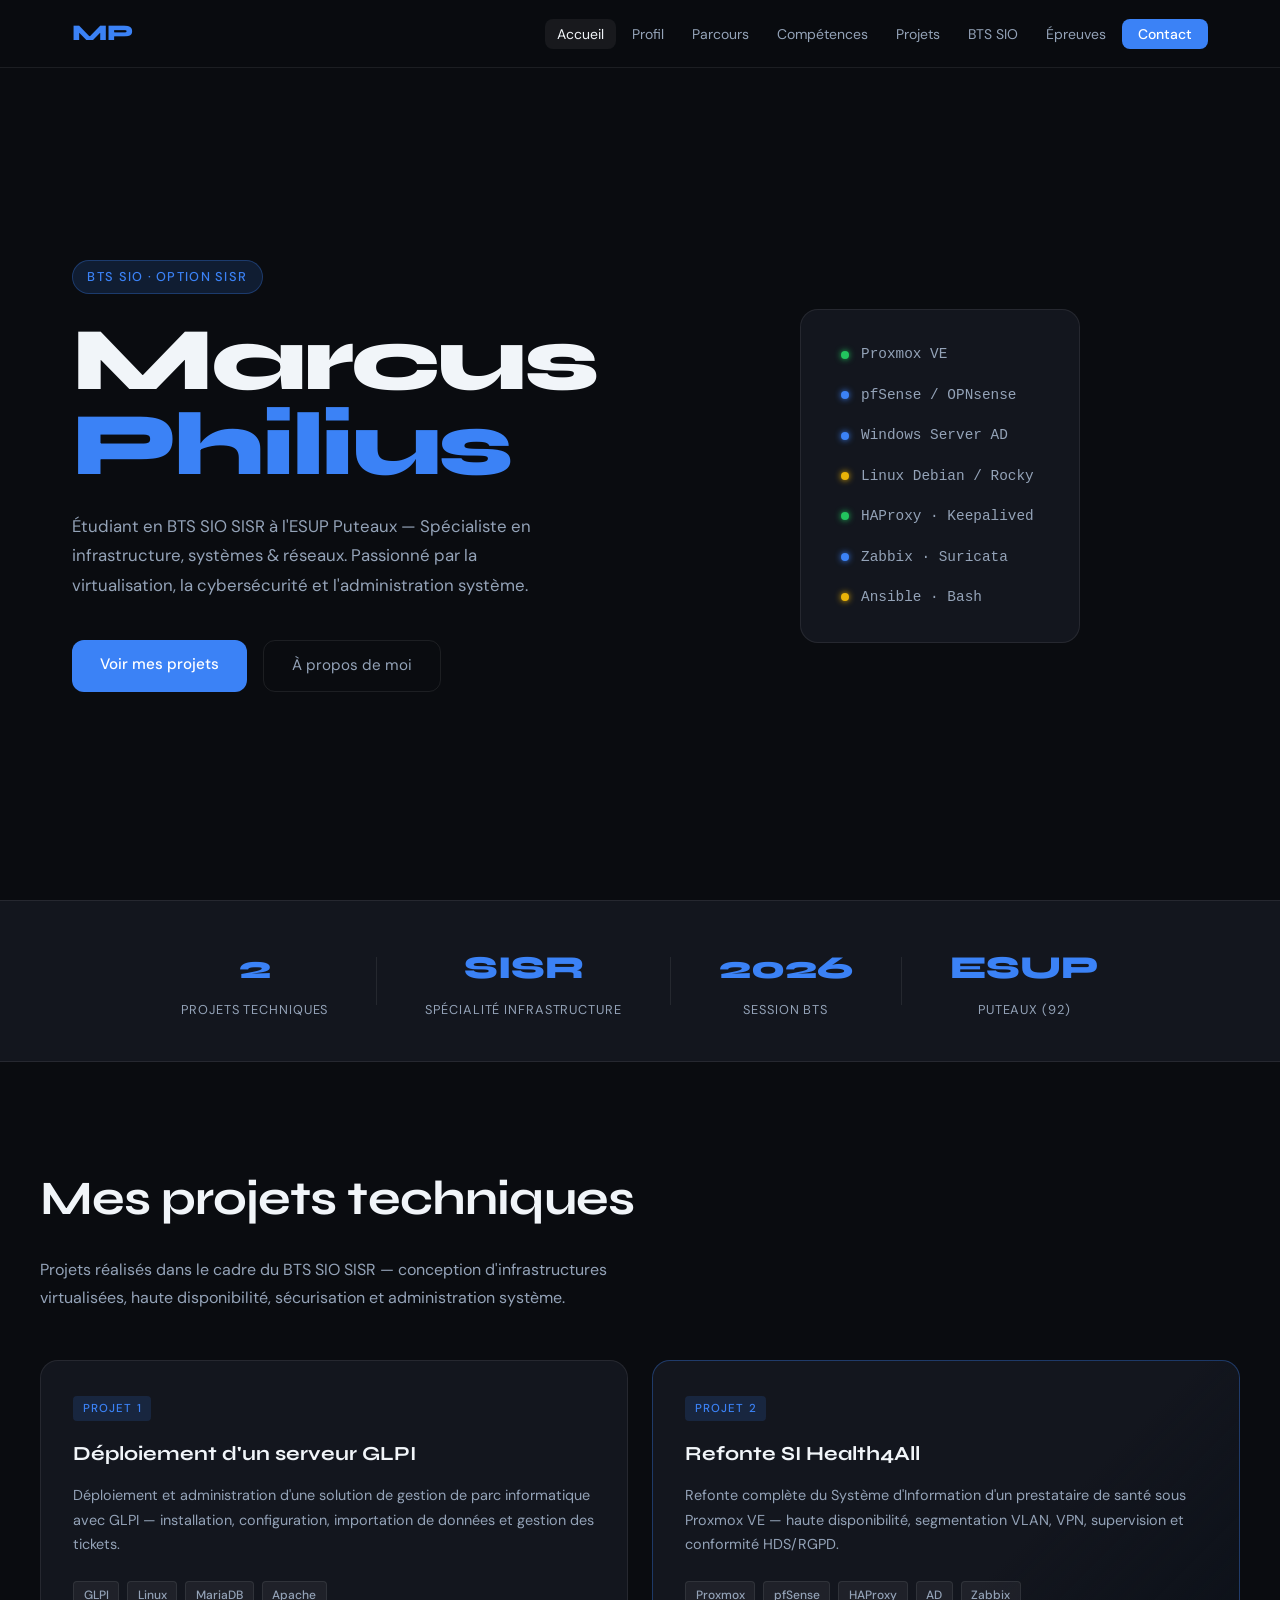
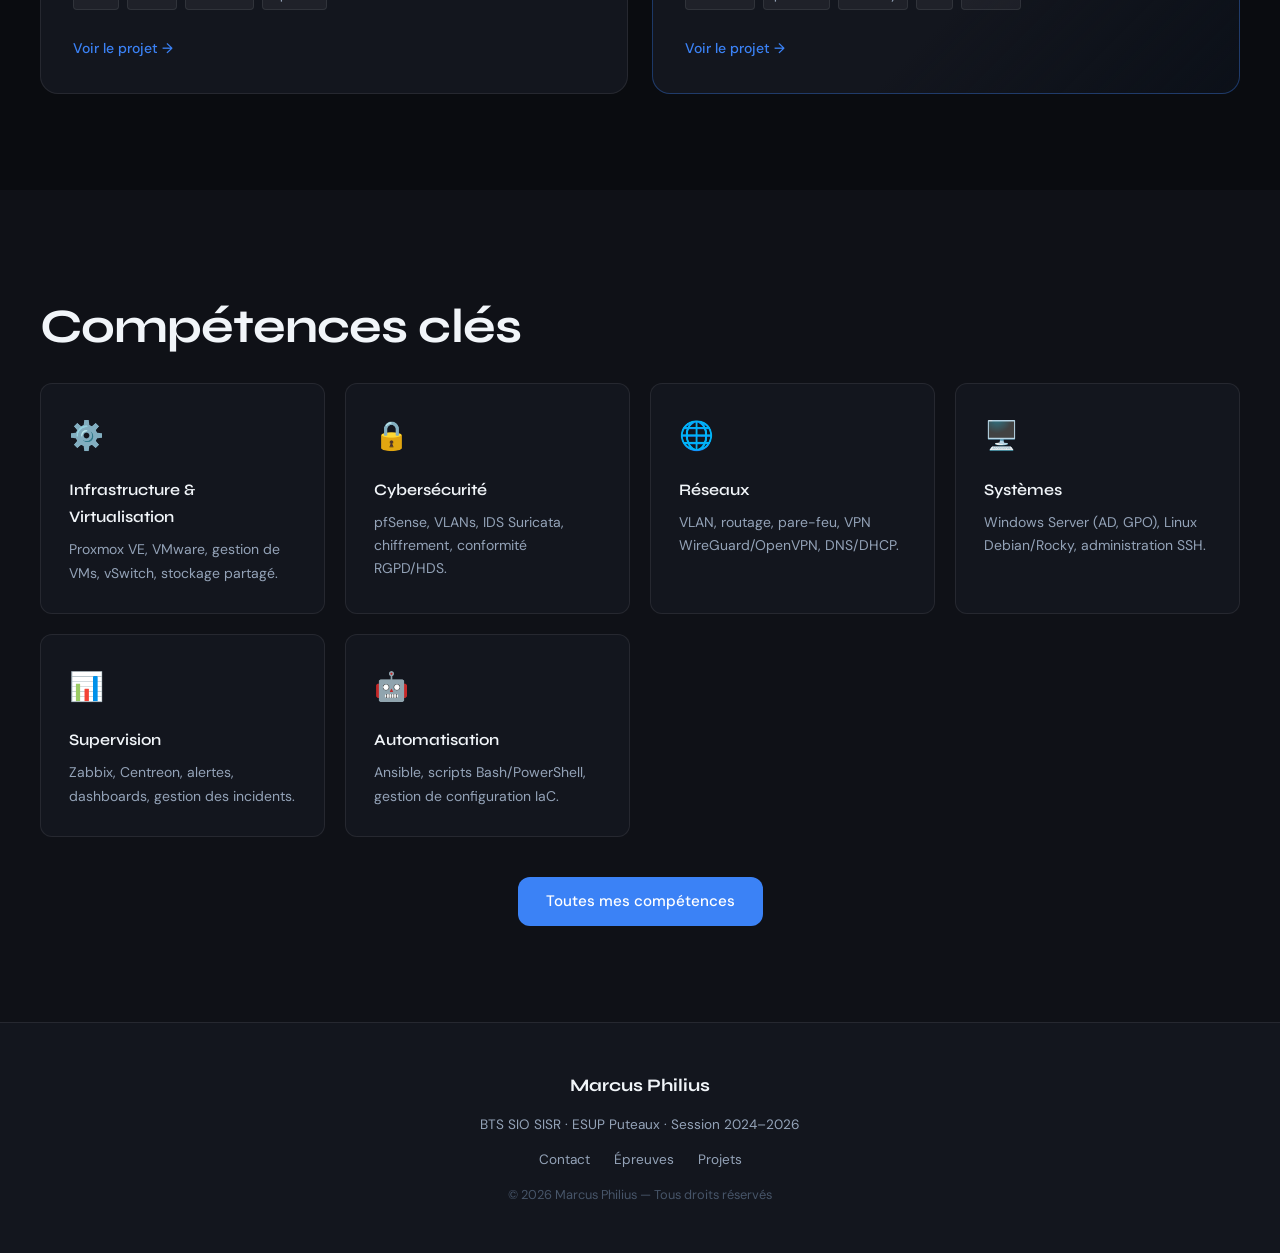
==== index.html @ c9be4fb5 "Add files via upload" ====
<!DOCTYPE html>
<html lang="fr">
<head>
  <meta charset="UTF-8" />
  <meta name="viewport" content="width=device-width, initial-scale=1.0" />
  <title>Marcus Philius — Portfolio BTS SIO SISR</title>
  <link rel="preconnect" href="https://fonts.googleapis.com">
  <link rel="preconnect" href="https://fonts.gstatic.com" crossorigin>
  <link href="https://fonts.googleapis.com/css2?family=Syne:wght@400;600;700;800&family=DM+Sans:wght@300;400;500&display=swap" rel="stylesheet">
  <link rel="stylesheet" href="style.css" />
</head>
<body>

  <!-- NAV -->
  <nav id="navbar">
    <div class="nav-inner">
      <a href="index.html" class="nav-logo">MP</a>
      <ul class="nav-links">
        <li><a href="index.html" class="active">Accueil</a></li>
        <li><a href="profil.html">Profil</a></li>
        <li><a href="parcours.html">Parcours</a></li>
        <li><a href="competences.html">Compétences</a></li>
        <li><a href="projets.html">Projets</a></li>
        <li><a href="btssio.html">BTS SIO</a></li>
        <li><a href="epreuves.html">Épreuves</a></li>
        <li><a href="contact.html" class="nav-cta">Contact</a></li>
      </ul>
      <button class="burger" id="burger">&#9776;</button>
    </div>
  </nav>

  <!-- HERO -->
  <section class="hero">
    <div class="hero-content">
      <span class="hero-tag">BTS SIO · Option SISR</span>
      <h1>Marcus<br><span class="accent">Philius</span></h1>
      <p class="hero-sub">Étudiant en BTS SIO SISR à l'ESUP Puteaux — Spécialiste en infrastructure, systèmes & réseaux. Passionné par la virtualisation, la cybersécurité et l'administration système.</p>
      <div class="hero-btns">
        <a href="projets.html" class="btn-primary">Voir mes projets</a>
        <a href="profil.html" class="btn-secondary">À propos de moi</a>
      </div>
    </div>
    <div class="hero-visual">
      <div class="hero-card">
        <div class="hero-card-line"><span class="dot green"></span> Proxmox VE</div>
        <div class="hero-card-line"><span class="dot blue"></span> pfSense / OPNsense</div>
        <div class="hero-card-line"><span class="dot blue"></span> Windows Server AD</div>
        <div class="hero-card-line"><span class="dot yellow"></span> Linux Debian / Rocky</div>
        <div class="hero-card-line"><span class="dot green"></span> HAProxy · Keepalived</div>
        <div class="hero-card-line"><span class="dot blue"></span> Zabbix · Suricata</div>
        <div class="hero-card-line"><span class="dot yellow"></span> Ansible · Bash</div>
      </div>
    </div>
  </section>

  <!-- ABOUT RAPIDE -->
  <section class="about-strip">
    <div class="about-strip-inner">
      <div class="strip-item">
        <span class="strip-num">2</span>
        <span class="strip-label">Projets techniques</span>
      </div>
      <div class="strip-divider"></div>
      <div class="strip-item">
        <span class="strip-num">SISR</span>
        <span class="strip-label">Spécialité infrastructure</span>
      </div>
      <div class="strip-divider"></div>
      <div class="strip-item">
        <span class="strip-num">2026</span>
        <span class="strip-label">Session BTS</span>
      </div>
      <div class="strip-divider"></div>
      <div class="strip-item">
        <span class="strip-num">ESUP</span>
        <span class="strip-label">Puteaux (92)</span>
      </div>
    </div>
  </section>

  <!-- PROJETS APERCU -->
  <section class="section">
    <div class="container">
      <h2 class="section-title">Mes projets techniques</h2>
      <p class="section-sub">Projets réalisés dans le cadre du BTS SIO SISR — conception d'infrastructures virtualisées, haute disponibilité, sécurisation et administration système.</p>

      <div class="projects-grid">

        <a href="projets.html#glpi" class="project-card">
          <div class="project-tag">Projet 1</div>
          <h3>Déploiement d'un serveur GLPI</h3>
          <p>Déploiement et administration d'une solution de gestion de parc informatique avec GLPI — installation, configuration, importation de données et gestion des tickets.</p>
          <div class="project-techs">
            <span>GLPI</span><span>Linux</span><span>MariaDB</span><span>Apache</span>
          </div>
          <span class="project-link">Voir le projet →</span>
        </a>

        <a href="projets.html#health4all" class="project-card featured">
          <div class="project-tag">Projet 2</div>
          <h3>Refonte SI Health4All</h3>
          <p>Refonte complète du Système d'Information d'un prestataire de santé sous Proxmox VE — haute disponibilité, segmentation VLAN, VPN, supervision et conformité HDS/RGPD.</p>
          <div class="project-techs">
            <span>Proxmox</span><span>pfSense</span><span>HAProxy</span><span>AD</span><span>Zabbix</span>
          </div>
          <span class="project-link">Voir le projet →</span>
        </a>

      </div>
    </div>
  </section>

  <!-- COMPETENCES APERCU -->
  <section class="section bg-alt">
    <div class="container">
      <h2 class="section-title">Compétences clés</h2>
      <div class="skills-grid">
        <div class="skill-card">
          <div class="skill-icon">⚙️</div>
          <h4>Infrastructure & Virtualisation</h4>
          <p>Proxmox VE, VMware, gestion de VMs, vSwitch, stockage partagé.</p>
        </div>
        <div class="skill-card">
          <div class="skill-icon">🔒</div>
          <h4>Cybersécurité</h4>
          <p>pfSense, VLANs, IDS Suricata, chiffrement, conformité RGPD/HDS.</p>
        </div>
        <div class="skill-card">
          <div class="skill-icon">🌐</div>
          <h4>Réseaux</h4>
          <p>VLAN, routage, pare-feu, VPN WireGuard/OpenVPN, DNS/DHCP.</p>
        </div>
        <div class="skill-card">
          <div class="skill-icon">🖥️</div>
          <h4>Systèmes</h4>
          <p>Windows Server (AD, GPO), Linux Debian/Rocky, administration SSH.</p>
        </div>
        <div class="skill-card">
          <div class="skill-icon">📊</div>
          <h4>Supervision</h4>
          <p>Zabbix, Centreon, alertes, dashboards, gestion des incidents.</p>
        </div>
        <div class="skill-card">
          <div class="skill-icon">🤖</div>
          <h4>Automatisation</h4>
          <p>Ansible, scripts Bash/PowerShell, gestion de configuration IaC.</p>
        </div>
      </div>
      <div style="text-align:center; margin-top:2.5rem;">
        <a href="competences.html" class="btn-primary">Toutes mes compétences</a>
      </div>
    </div>
  </section>

  <!-- FOOTER -->
  <footer>
    <div class="footer-inner">
      <p class="footer-name">Marcus Philius</p>
      <p class="footer-sub">BTS SIO SISR · ESUP Puteaux · Session 2024–2026</p>
      <div class="footer-links">
        <a href="contact.html">Contact</a>
        <a href="epreuves.html">Épreuves</a>
        <a href="projets.html">Projets</a>
      </div>
      <p class="footer-copy">© 2026 Marcus Philius — Tous droits réservés</p>
    </div>
  </footer>

  <script src="main.js"></script>
</body>
</html>
---- style.css ----
/* ===== RESET & BASE ===== */
*, *::before, *::after { box-sizing: border-box; margin: 0; padding: 0; }

:root {
  --bg: #0a0c10;
  --bg-alt: #0f1117;
  --bg-card: #13161e;
  --border: rgba(255,255,255,0.08);
  --border-hover: rgba(255,255,255,0.18);
  --accent: #3b82f6;
  --accent-light: #60a5fa;
  --accent-glow: rgba(59,130,246,0.15);
  --text: #f1f5f9;
  --text-muted: #94a3b8;
  --text-faint: #475569;
  --green: #22c55e;
  --yellow: #eab308;
  --font-display: 'Syne', sans-serif;
  --font-body: 'DM Sans', sans-serif;
  --radius: 12px;
  --radius-lg: 18px;
  --nav-h: 68px;
}

html { scroll-behavior: smooth; }

body {
  background: var(--bg);
  color: var(--text);
  font-family: var(--font-body);
  font-size: 16px;
  line-height: 1.7;
  -webkit-font-smoothing: antialiased;
}

a { color: inherit; text-decoration: none; }
img { max-width: 100%; display: block; }

/* ===== NAVBAR ===== */
#navbar {
  position: fixed;
  top: 0; left: 0; right: 0;
  z-index: 100;
  height: var(--nav-h);
  border-bottom: 1px solid var(--border);
  background: rgba(10,12,16,0.85);
  backdrop-filter: blur(16px);
  -webkit-backdrop-filter: blur(16px);
  transition: background 0.3s;
}

.nav-inner {
  max-width: 1200px;
  margin: 0 auto;
  height: 100%;
  padding: 0 2rem;
  display: flex;
  align-items: center;
  gap: 2rem;
}

.nav-logo {
  font-family: var(--font-display);
  font-size: 1.4rem;
  font-weight: 800;
  color: var(--accent);
  letter-spacing: -0.02em;
  flex-shrink: 0;
}

.nav-links {
  display: flex;
  list-style: none;
  gap: 0.25rem;
  margin-left: auto;
  align-items: center;
}

.nav-links a {
  font-size: 0.875rem;
  font-weight: 400;
  color: var(--text-muted);
  padding: 0.4rem 0.75rem;
  border-radius: 8px;
  transition: color 0.2s, background 0.2s;
}

.nav-links a:hover,
.nav-links a.active {
  color: var(--text);
  background: rgba(255,255,255,0.06);
}

.nav-cta {
  background: var(--accent) !important;
  color: #fff !important;
  font-weight: 500 !important;
  padding: 0.4rem 1rem !important;
}

.nav-cta:hover { background: var(--accent-light) !important; }

.burger {
  display: none;
  background: none;
  border: none;
  color: var(--text);
  font-size: 1.5rem;
  cursor: pointer;
  margin-left: auto;
}

/* ===== HERO ===== */
.hero {
  min-height: 100vh;
  padding: calc(var(--nav-h) + 4rem) 2rem 5rem;
  max-width: 1200px;
  margin: 0 auto;
  display: grid;
  grid-template-columns: 1fr 1fr;
  gap: 4rem;
  align-items: center;
}

.hero-tag {
  display: inline-block;
  font-size: 0.8rem;
  font-weight: 500;
  letter-spacing: 0.1em;
  text-transform: uppercase;
  color: var(--accent);
  background: var(--accent-glow);
  border: 1px solid rgba(59,130,246,0.3);
  padding: 0.3rem 0.9rem;
  border-radius: 999px;
  margin-bottom: 1.5rem;
}

.hero h1 {
  font-family: var(--font-display);
  font-size: clamp(3.5rem, 7vw, 6rem);
  font-weight: 800;
  line-height: 0.95;
  letter-spacing: -0.03em;
  color: var(--text);
  margin-bottom: 1.5rem;
}

.accent { color: var(--accent); }

.hero-sub {
  font-size: 1.05rem;
  color: var(--text-muted);
  max-width: 480px;
  margin-bottom: 2.5rem;
  line-height: 1.75;
}

.hero-btns { display: flex; gap: 1rem; flex-wrap: wrap; }

.btn-primary {
  display: inline-block;
  background: var(--accent);
  color: #fff;
  font-family: var(--font-body);
  font-weight: 500;
  font-size: 0.95rem;
  padding: 0.75rem 1.75rem;
  border-radius: var(--radius);
  transition: background 0.2s, transform 0.15s;
}
.btn-primary:hover { background: var(--accent-light); transform: translateY(-2px); }

.btn-secondary {
  display: inline-block;
  background: transparent;
  color: var(--text-muted);
  font-family: var(--font-body);
  font-weight: 400;
  font-size: 0.95rem;
  padding: 0.75rem 1.75rem;
  border-radius: var(--radius);
  border: 1px solid var(--border);
  transition: border-color 0.2s, color 0.2s;
}
.btn-secondary:hover { border-color: var(--border-hover); color: var(--text); }

.hero-visual { display: flex; justify-content: center; align-items: center; }

.hero-card {
  background: var(--bg-card);
  border: 1px solid var(--border);
  border-radius: var(--radius-lg);
  padding: 2rem 2.5rem;
  display: flex;
  flex-direction: column;
  gap: 1rem;
  min-width: 280px;
  font-family: 'Courier New', monospace;
  font-size: 0.9rem;
}

.hero-card-line {
  display: flex;
  align-items: center;
  gap: 0.75rem;
  color: var(--text-muted);
  transition: color 0.2s;
}
.hero-card-line:hover { color: var(--text); }

.dot {
  width: 8px; height: 8px;
  border-radius: 50%;
  flex-shrink: 0;
}
.dot.green { background: var(--green); box-shadow: 0 0 6px var(--green); }
.dot.blue { background: var(--accent); box-shadow: 0 0 6px var(--accent); }
.dot.yellow { background: var(--yellow); box-shadow: 0 0 6px var(--yellow); }

/* ===== ABOUT STRIP ===== */
.about-strip {
  border-top: 1px solid var(--border);
  border-bottom: 1px solid var(--border);
  background: var(--bg-card);
}

.about-strip-inner {
  max-width: 1200px;
  margin: 0 auto;
  padding: 2rem;
  display: flex;
  align-items: center;
  justify-content: center;
  gap: 0;
  flex-wrap: wrap;
}

.strip-item {
  display: flex;
  flex-direction: column;
  align-items: center;
  gap: 0.25rem;
  padding: 0.5rem 3rem;
}

.strip-num {
  font-family: var(--font-display);
  font-size: 2rem;
  font-weight: 800;
  color: var(--accent);
}

.strip-label {
  font-size: 0.8rem;
  color: var(--text-muted);
  text-transform: uppercase;
  letter-spacing: 0.07em;
}

.strip-divider {
  width: 1px;
  height: 48px;
  background: var(--border);
}

/* ===== SECTIONS ===== */
.section { padding: 6rem 2rem; }
.bg-alt { background: var(--bg-alt); }

.container { max-width: 1200px; margin: 0 auto; }

.section-title {
  font-family: var(--font-display);
  font-size: clamp(2rem, 4vw, 3rem);
  font-weight: 700;
  letter-spacing: -0.02em;
  margin-bottom: 1rem;
  color: var(--text);
}

.section-sub {
  color: var(--text-muted);
  font-size: 1rem;
  max-width: 600px;
  margin-bottom: 3rem;
  line-height: 1.75;
}

/* ===== PROJETS ===== */
.projects-grid {
  display: grid;
  grid-template-columns: repeat(auto-fit, minmax(320px, 1fr));
  gap: 1.5rem;
}

.project-card {
  display: block;
  background: var(--bg-card);
  border: 1px solid var(--border);
  border-radius: var(--radius-lg);
  padding: 2rem;
  transition: border-color 0.2s, transform 0.2s;
  cursor: pointer;
}

.project-card:hover {
  border-color: var(--border-hover);
  transform: translateY(-4px);
}

.project-card.featured {
  border-color: rgba(59,130,246,0.35);
  background: linear-gradient(135deg, var(--bg-card) 60%, rgba(59,130,246,0.04));
}

.project-tag {
  display: inline-block;
  font-size: 0.72rem;
  font-weight: 500;
  letter-spacing: 0.1em;
  text-transform: uppercase;
  color: var(--accent);
  background: var(--accent-glow);
  padding: 0.2rem 0.6rem;
  border-radius: 4px;
  margin-bottom: 1rem;
}

.project-card h3 {
  font-family: var(--font-display);
  font-size: 1.25rem;
  font-weight: 700;
  margin-bottom: 0.75rem;
  color: var(--text);
}

.project-card p {
  color: var(--text-muted);
  font-size: 0.9rem;
  line-height: 1.7;
  margin-bottom: 1.5rem;
}

.project-techs {
  display: flex;
  flex-wrap: wrap;
  gap: 0.5rem;
  margin-bottom: 1.5rem;
}

.project-techs span {
  font-size: 0.75rem;
  font-weight: 500;
  background: rgba(255,255,255,0.05);
  border: 1px solid var(--border);
  padding: 0.2rem 0.6rem;
  border-radius: 4px;
  color: var(--text-muted);
}

.project-link {
  font-size: 0.875rem;
  font-weight: 500;
  color: var(--accent);
}

/* ===== SKILLS ===== */
.skills-grid {
  display: grid;
  grid-template-columns: repeat(auto-fit, minmax(260px, 1fr));
  gap: 1.25rem;
}

.skill-card {
  background: var(--bg-card);
  border: 1px solid var(--border);
  border-radius: var(--radius);
  padding: 1.75rem;
  transition: border-color 0.2s;
}

.skill-card:hover { border-color: var(--border-hover); }

.skill-icon { font-size: 1.75rem; margin-bottom: 1rem; }

.skill-card h4 {
  font-family: var(--font-display);
  font-size: 1rem;
  font-weight: 600;
  margin-bottom: 0.5rem;
  color: var(--text);
}

.skill-card p {
  font-size: 0.875rem;
  color: var(--text-muted);
  line-height: 1.65;
}

/* ===== PAGE HEADER ===== */
.page-header {
  padding: calc(var(--nav-h) + 4rem) 2rem 3rem;
  max-width: 1200px;
  margin: 0 auto;
  border-bottom: 1px solid var(--border);
  margin-bottom: 5rem;
}

.page-header h1 {
  font-family: var(--font-display);
  font-size: clamp(2.5rem, 5vw, 4.5rem);
  font-weight: 800;
  letter-spacing: -0.03em;
  margin-bottom: 1rem;
}

.page-header p {
  color: var(--text-muted);
  font-size: 1.05rem;
  max-width: 580px;
  line-height: 1.75;
}

/* ===== PROFIL PAGE ===== */
.profil-grid {
  max-width: 1200px;
  margin: 0 auto;
  padding: 0 2rem 6rem;
  display: grid;
  grid-template-columns: 1fr 2fr;
  gap: 4rem;
  align-items: start;
}

.profil-avatar {
  background: var(--bg-card);
  border: 1px solid var(--border);
  border-radius: var(--radius-lg);
  padding: 2.5rem 2rem;
  text-align: center;
  position: sticky;
  top: calc(var(--nav-h) + 2rem);
}

.avatar-circle {
  width: 100px;
  height: 100px;
  border-radius: 50%;
  background: var(--accent-glow);
  border: 2px solid var(--accent);
  margin: 0 auto 1.25rem;
  display: flex;
  align-items: center;
  justify-content: center;
  font-family: var(--font-display);
  font-size: 2rem;
  font-weight: 800;
  color: var(--accent);
}

.profil-avatar h3 {
  font-family: var(--font-display);
  font-size: 1.2rem;
  font-weight: 700;
  margin-bottom: 0.25rem;
}

.profil-avatar .subtitle {
  font-size: 0.85rem;
  color: var(--text-muted);
  margin-bottom: 1.5rem;
}

.profil-info-list {
  list-style: none;
  text-align: left;
  font-size: 0.85rem;
  color: var(--text-muted);
  display: flex;
  flex-direction: column;
  gap: 0.6rem;
}

.profil-info-list li span:first-child { color: var(--text-faint); margin-right: 0.5rem; }

.profil-content h2 {
  font-family: var(--font-display);
  font-size: 1.75rem;
  font-weight: 700;
  margin-bottom: 1rem;
  color: var(--text);
}

.profil-content p {
  color: var(--text-muted);
  font-size: 0.95rem;
  line-height: 1.8;
  margin-bottom: 1.5rem;
}

/* ===== TIMELINE ===== */
.timeline { position: relative; padding-left: 2rem; }

.timeline::before {
  content: '';
  position: absolute;
  left: 6px; top: 6px; bottom: 0;
  width: 1px;
  background: var(--border);
}

.timeline-item {
  position: relative;
  padding-bottom: 2.5rem;
}

.timeline-item::before {
  content: '';
  position: absolute;
  left: -1.625rem;
  top: 6px;
  width: 12px;
  height: 12px;
  border-radius: 50%;
  background: var(--accent);
  border: 2px solid var(--bg);
  box-shadow: 0 0 8px var(--accent);
}

.timeline-date {
  font-size: 0.8rem;
  font-weight: 500;
  color: var(--accent);
  text-transform: uppercase;
  letter-spacing: 0.08em;
  margin-bottom: 0.5rem;
}

.timeline-title {
  font-family: var(--font-display);
  font-size: 1.05rem;
  font-weight: 600;
  color: var(--text);
  margin-bottom: 0.25rem;
}

.timeline-sub {
  font-size: 0.875rem;
  color: var(--text-muted);
}

/* ===== PROJET DETAIL ===== */
.projet-detail {
  max-width: 1200px;
  margin: 0 auto;
  padding: 0 2rem 6rem;
}

.projet-hero {
  background: var(--bg-card);
  border: 1px solid var(--border);
  border-radius: var(--radius-lg);
  padding: 3rem;
  margin-bottom: 3rem;
  display: grid;
  grid-template-columns: 2fr 1fr;
  gap: 3rem;
  align-items: start;
}

.projet-hero h2 {
  font-family: var(--font-display);
  font-size: 2rem;
  font-weight: 700;
  margin-bottom: 1rem;
  color: var(--text);
}

.projet-hero p {
  color: var(--text-muted);
  font-size: 0.95rem;
  line-height: 1.8;
  margin-bottom: 1.5rem;
}

.projet-meta {
  display: flex;
  flex-direction: column;
  gap: 1.25rem;
}

.meta-item label {
  display: block;
  font-size: 0.72rem;
  text-transform: uppercase;
  letter-spacing: 0.1em;
  color: var(--text-faint);
  margin-bottom: 0.35rem;
}

.meta-item span {
  font-size: 0.9rem;
  color: var(--text-muted);
}

.phase-grid {
  display: grid;
  grid-template-columns: repeat(auto-fit, minmax(280px, 1fr));
  gap: 1.25rem;
  margin-top: 2rem;
}

.phase-card {
  background: var(--bg-card);
  border: 1px solid var(--border);
  border-radius: var(--radius);
  padding: 1.5rem;
}

.phase-num {
  font-size: 0.75rem;
  font-weight: 500;
  text-transform: uppercase;
  letter-spacing: 0.1em;
  color: var(--accent);
  margin-bottom: 0.5rem;
}

.phase-card h4 {
  font-family: var(--font-display);
  font-size: 1rem;
  font-weight: 600;
  color: var(--text);
  margin-bottom: 0.5rem;
}

.phase-card p {
  font-size: 0.85rem;
  color: var(--text-muted);
  line-height: 1.65;
}

/* ===== COMPETENCES PAGE ===== */
.comp-section {
  max-width: 1200px;
  margin: 0 auto;
  padding: 0 2rem 6rem;
}

.comp-category {
  margin-bottom: 3rem;
}

.comp-category h3 {
  font-family: var(--font-display);
  font-size: 1.2rem;
  font-weight: 600;
  color: var(--text);
  margin-bottom: 1.5rem;
  padding-bottom: 0.75rem;
  border-bottom: 1px solid var(--border);
}

.comp-list {
  display: flex;
  flex-direction: column;
  gap: 0.9rem;
}

.comp-item {
  display: grid;
  grid-template-columns: 180px 1fr auto;
  align-items: center;
  gap: 1rem;
  font-size: 0.9rem;
}

.comp-name { color: var(--text-muted); }

.comp-bar-wrap {
  height: 4px;
  background: rgba(255,255,255,0.06);
  border-radius: 2px;
  overflow: hidden;
}

.comp-bar {
  height: 100%;
  background: var(--accent);
  border-radius: 2px;
  transition: width 1.2s cubic-bezier(.4,0,.2,1);
}

.comp-pct {
  font-size: 0.8rem;
  color: var(--text-faint);
  width: 36px;
  text-align: right;
}

/* ===== EPREUVES PAGE ===== */
.epreuves-grid {
  max-width: 1200px;
  margin: 0 auto;
  padding: 0 2rem 6rem;
  display: grid;
  grid-template-columns: repeat(auto-fit, minmax(300px, 1fr));
  gap: 1.5rem;
}

.epreuve-card {
  background: var(--bg-card);
  border: 1px solid var(--border);
  border-radius: var(--radius-lg);
  padding: 2rem;
}

.epreuve-card .num {
  font-family: var(--font-display);
  font-size: 3rem;
  font-weight: 800;
  color: var(--accent-glow);
  color: rgba(59,130,246,0.15);
  line-height: 1;
  margin-bottom: 0.5rem;
}

.epreuve-card h3 {
  font-family: var(--font-display);
  font-size: 1.1rem;
  font-weight: 700;
  color: var(--text);
  margin-bottom: 0.75rem;
}

.epreuve-card p {
  font-size: 0.875rem;
  color: var(--text-muted);
  line-height: 1.7;
}

/* ===== CONTACT PAGE ===== */
.contact-wrap {
  max-width: 700px;
  margin: 0 auto;
  padding: 0 2rem 6rem;
  text-align: center;
}

.contact-wrap p {
  color: var(--text-muted);
  font-size: 1rem;
  margin-bottom: 3rem;
  line-height: 1.75;
}

.contact-cards {
  display: grid;
  grid-template-columns: repeat(auto-fit, minmax(200px, 1fr));
  gap: 1rem;
  text-align: left;
}

.contact-card {
  background: var(--bg-card);
  border: 1px solid var(--border);
  border-radius: var(--radius);
  padding: 1.5rem;
  transition: border-color 0.2s;
}

.contact-card:hover { border-color: var(--border-hover); }

.contact-card .c-label {
  font-size: 0.75rem;
  text-transform: uppercase;
  letter-spacing: 0.1em;
  color: var(--text-faint);
  margin-bottom: 0.5rem;
}

.contact-card .c-val {
  font-size: 0.95rem;
  color: var(--text);
  font-weight: 500;
}

/* ===== BTS SIO PAGE ===== */
.btssio-content {
  max-width: 900px;
  margin: 0 auto;
  padding: 0 2rem 6rem;
}

.btssio-content h2 {
  font-family: var(--font-display);
  font-size: 1.5rem;
  font-weight: 700;
  color: var(--text);
  margin: 2.5rem 0 1rem;
}

.btssio-content p {
  color: var(--text-muted);
  font-size: 0.95rem;
  line-height: 1.8;
  margin-bottom: 1.25rem;
}

.option-cards {
  display: grid;
  grid-template-columns: 1fr 1fr;
  gap: 1.25rem;
  margin: 1.5rem 0 2.5rem;
}

.option-card {
  background: var(--bg-card);
  border: 1px solid var(--border);
  border-radius: var(--radius);
  padding: 1.5rem;
}

.option-card.active { border-color: var(--accent); }

.option-card .badge {
  font-size: 0.72rem;
  font-weight: 500;
  text-transform: uppercase;
  letter-spacing: 0.08em;
  color: var(--accent);
  background: var(--accent-glow);
  padding: 0.2rem 0.6rem;
  border-radius: 4px;
  margin-bottom: 0.75rem;
  display: inline-block;
}

.option-card h4 {
  font-family: var(--font-display);
  font-size: 1rem;
  font-weight: 600;
  color: var(--text);
  margin-bottom: 0.5rem;
}

.option-card p {
  font-size: 0.85rem;
  color: var(--text-muted);
  line-height: 1.65;
  margin: 0;
}

/* ===== FOOTER ===== */
footer {
  border-top: 1px solid var(--border);
  padding: 3rem 2rem;
  background: var(--bg-card);
}

.footer-inner {
  max-width: 1200px;
  margin: 0 auto;
  text-align: center;
  display: flex;
  flex-direction: column;
  align-items: center;
  gap: 0.75rem;
}

.footer-name {
  font-family: var(--font-display);
  font-size: 1.1rem;
  font-weight: 700;
  color: var(--text);
}

.footer-sub { font-size: 0.85rem; color: var(--text-muted); }

.footer-links {
  display: flex;
  gap: 1.5rem;
  font-size: 0.85rem;
}

.footer-links a { color: var(--text-muted); transition: color 0.2s; }
.footer-links a:hover { color: var(--text); }

.footer-copy { font-size: 0.8rem; color: var(--text-faint); }

/* ===== RESPONSIVE ===== */
@media (max-width: 768px) {
  .nav-links { display: none; }
  .burger { display: block; }
  .nav-links.open {
    display: flex;
    flex-direction: column;
    position: fixed;
    top: var(--nav-h);
    left: 0; right: 0;
    background: var(--bg-card);
    border-bottom: 1px solid var(--border);
    padding: 1rem;
  }

  .hero {
    grid-template-columns: 1fr;
    text-align: center;
    padding-top: calc(var(--nav-h) + 3rem);
  }

  .hero-btns { justify-content: center; }
  .hero-sub { margin: 0 auto 2.5rem; }
  .hero-visual { display: none; }

  .about-strip-inner { gap: 0; flex-direction: column; }
  .strip-divider { width: 48px; height: 1px; }

  .profil-grid { grid-template-columns: 1fr; }
  .profil-avatar { position: static; }

  .projet-hero { grid-template-columns: 1fr; }

  .option-cards { grid-template-columns: 1fr; }

  .comp-item { grid-template-columns: 1fr; }
  .comp-pct { display: none; }
}
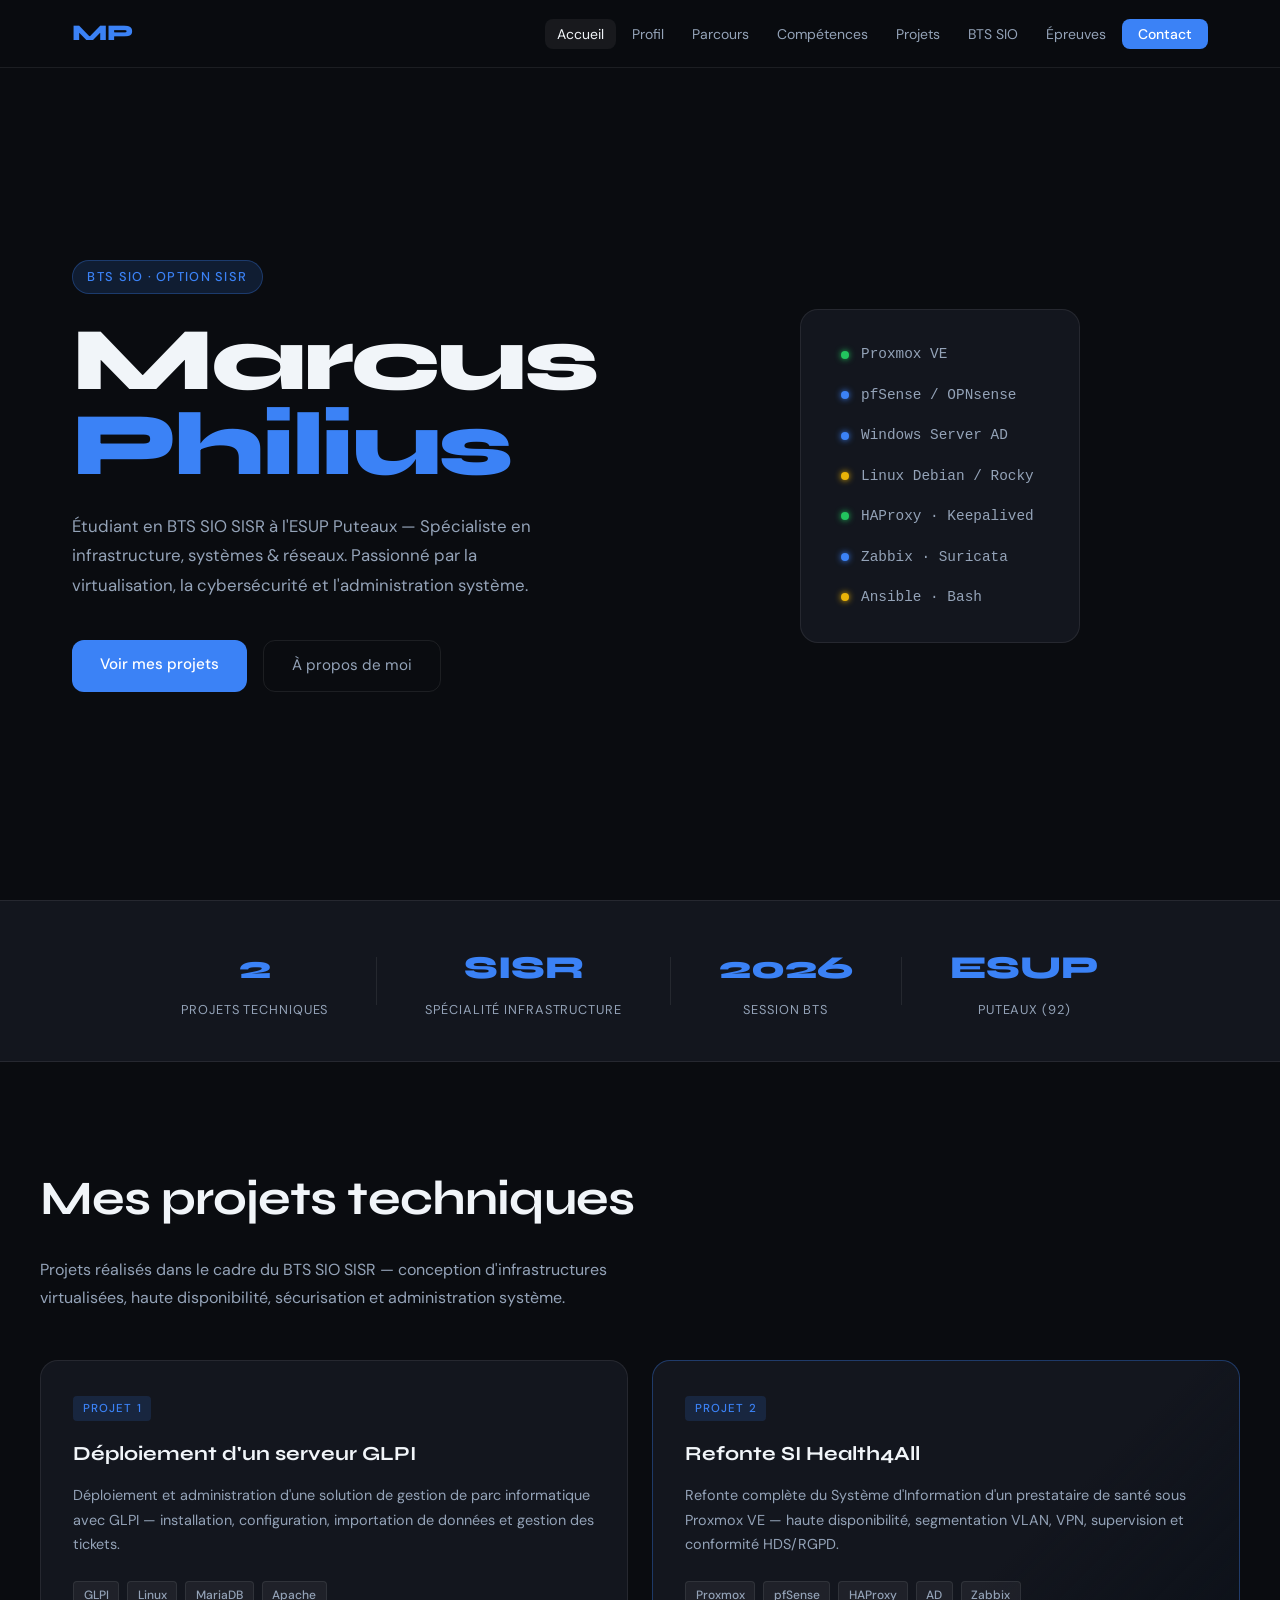
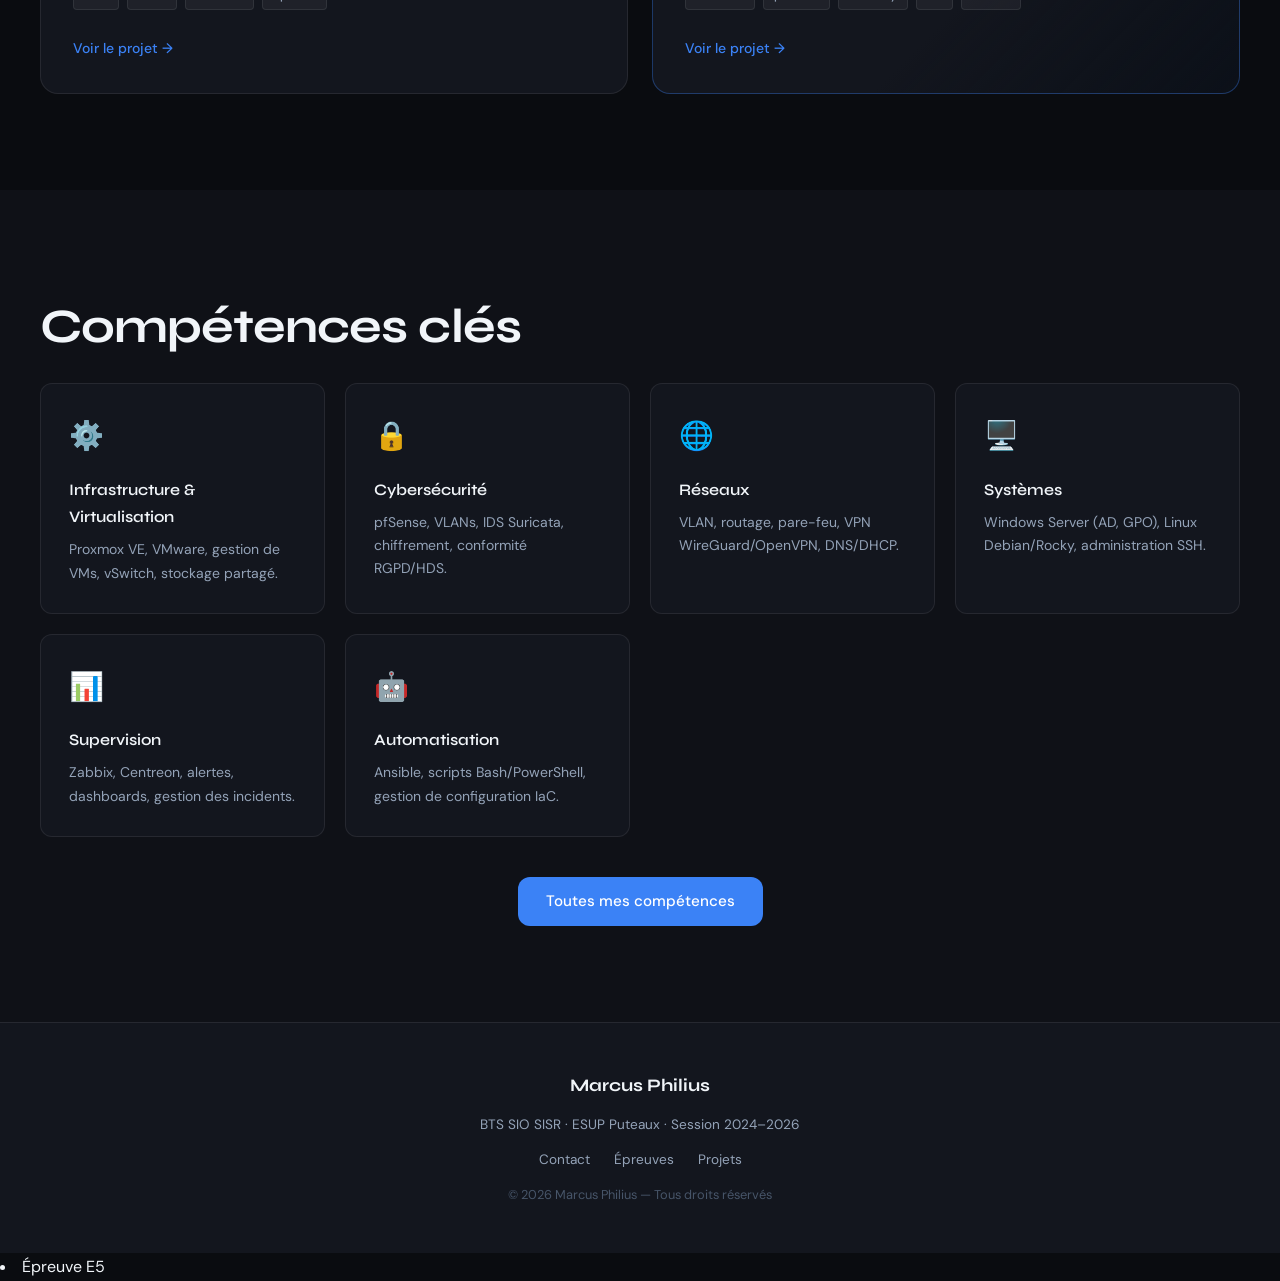
==== commit 9f33b2ec: "Update index.html" ====
--- a/index.html
+++ b/index.html
@@ -169,3 +169,4 @@
   <script src="main.js"></script>
 </body>
 </html>
+<li><a href="epreuve-e5.html">Épreuve E5</a></li>
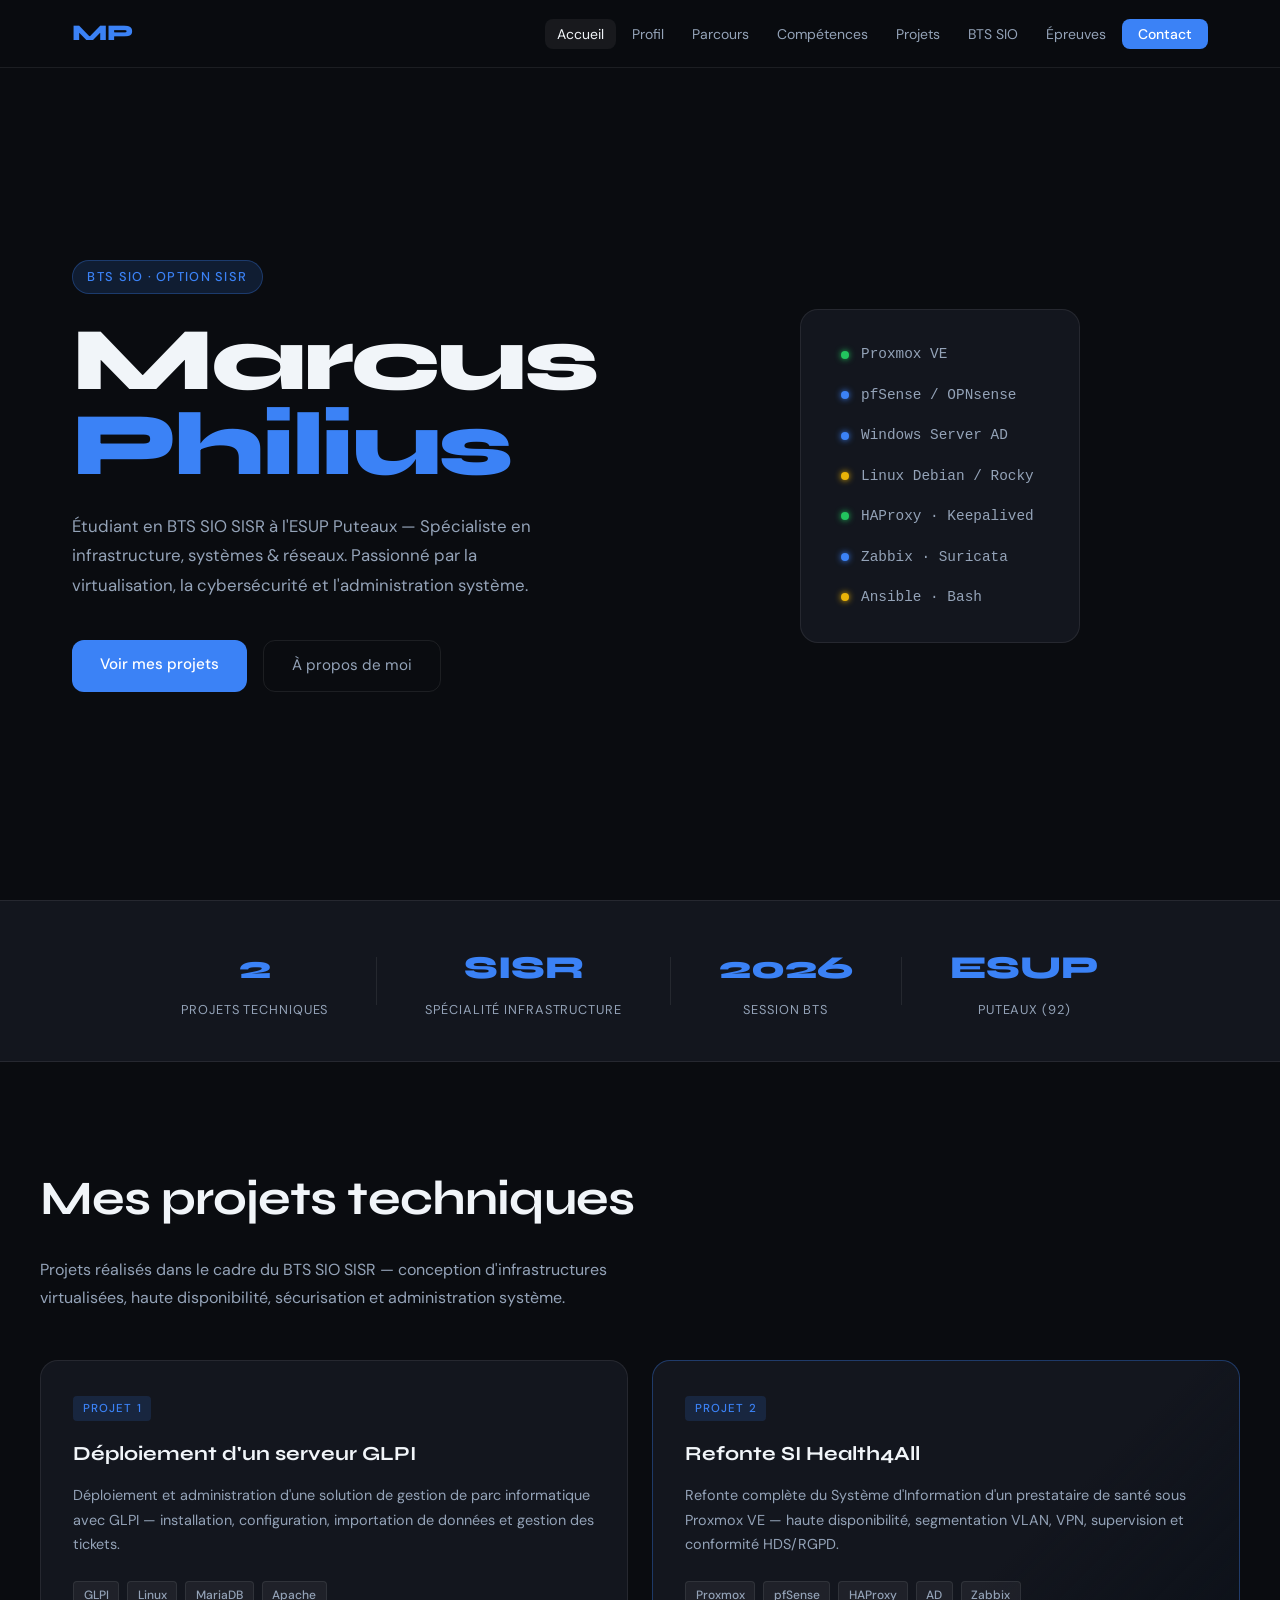
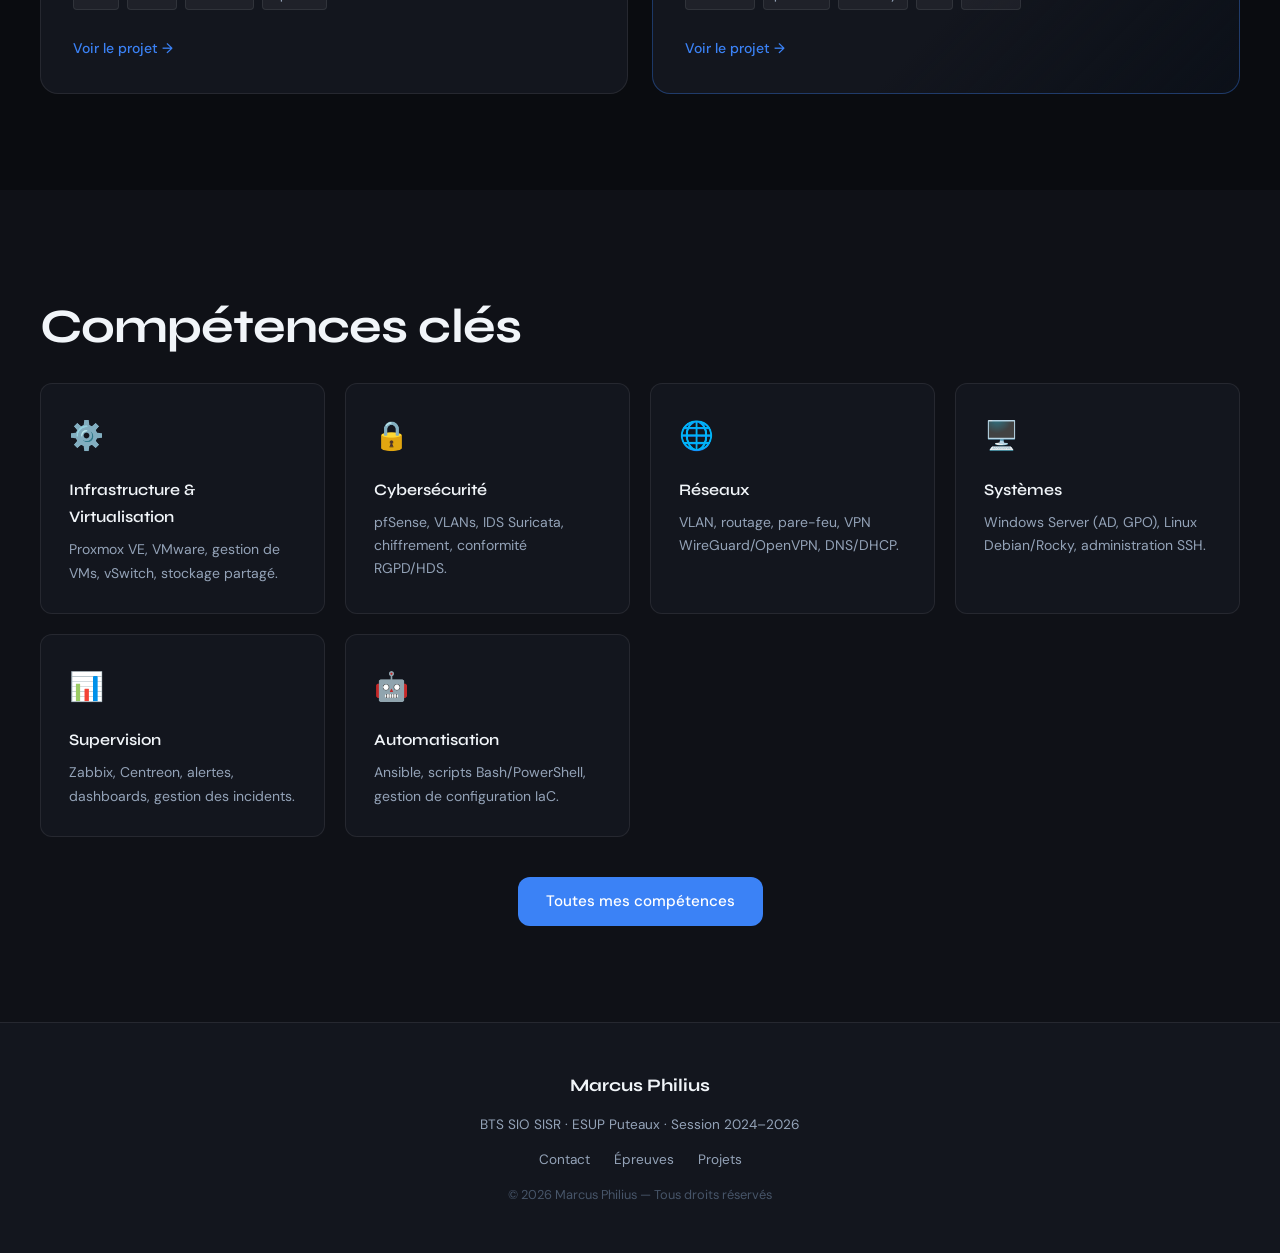
==== commit 9133b788: "Update index.html" ====
--- a/index.html
+++ b/index.html
@@ -169,4 +169,4 @@
   <script src="main.js"></script>
 </body>
 </html>
-<li><a href="epreuve-e5.html">Épreuve E5</a></li>
+
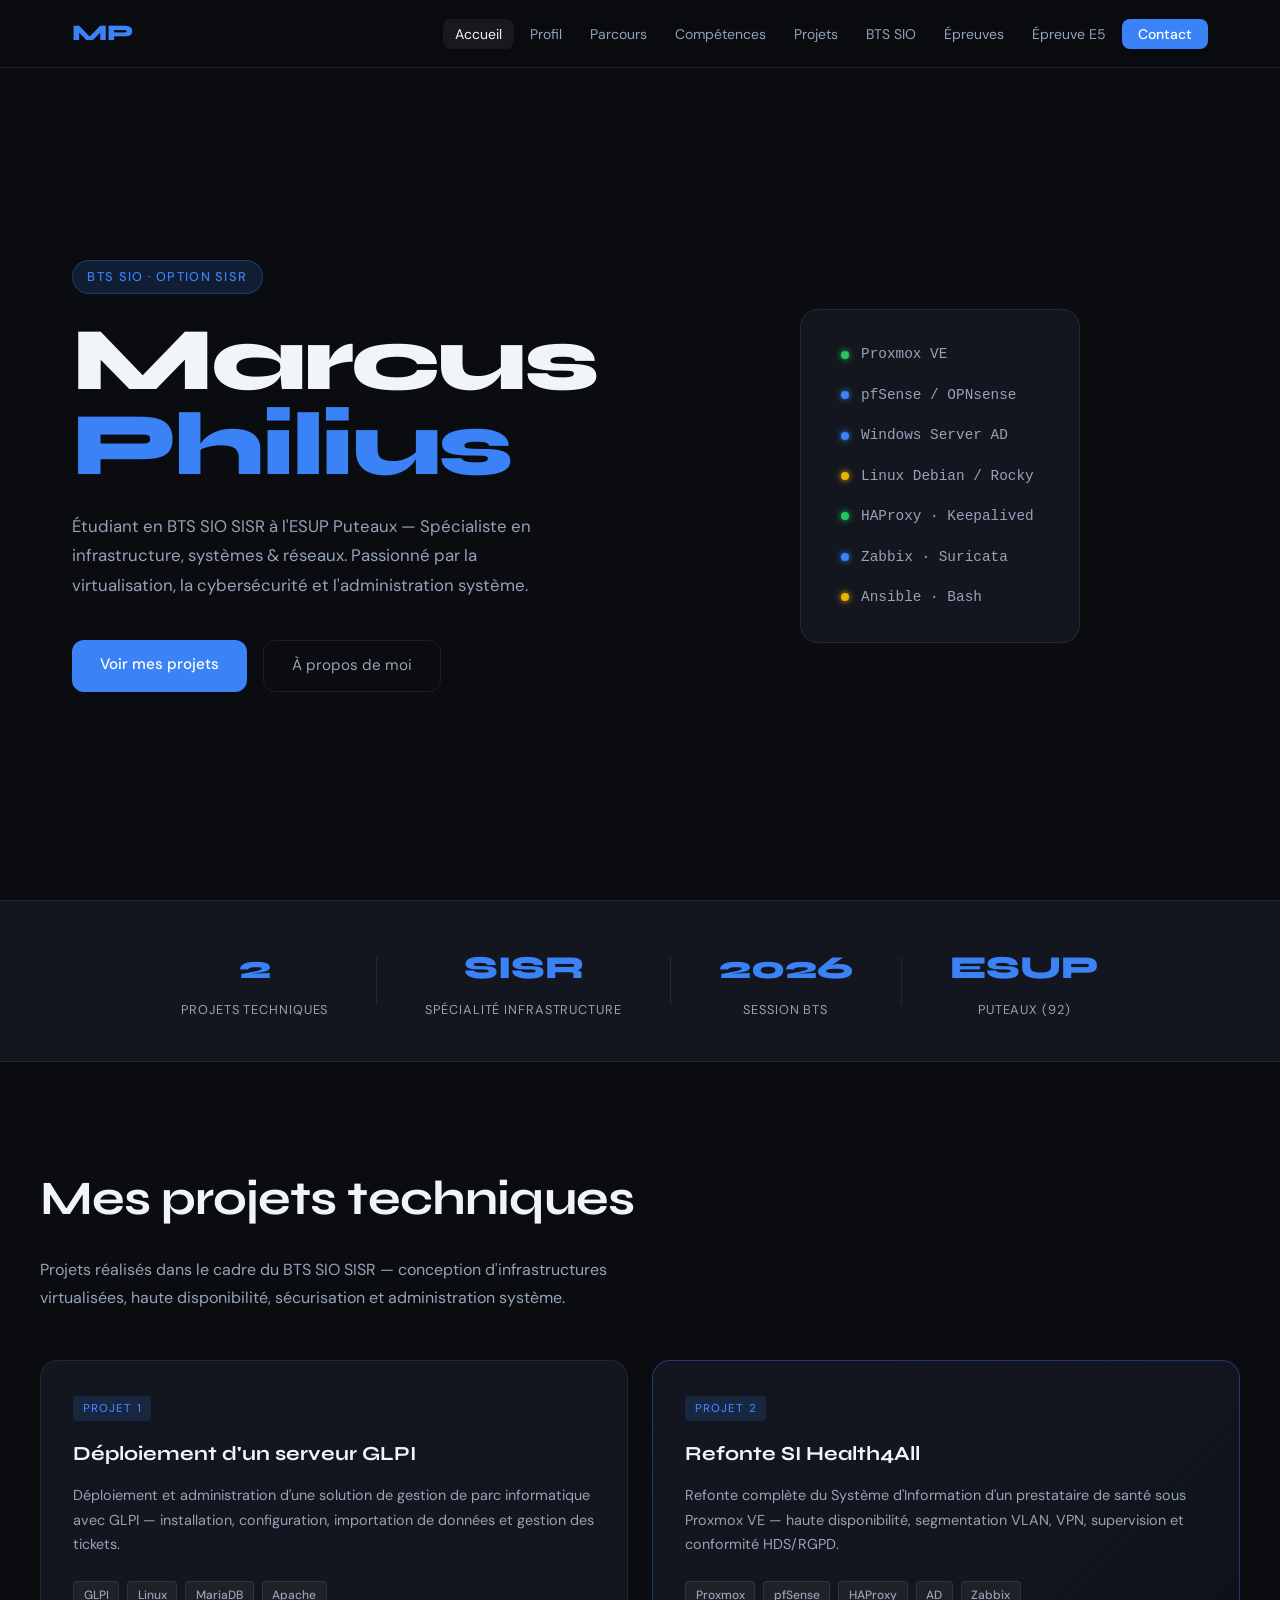
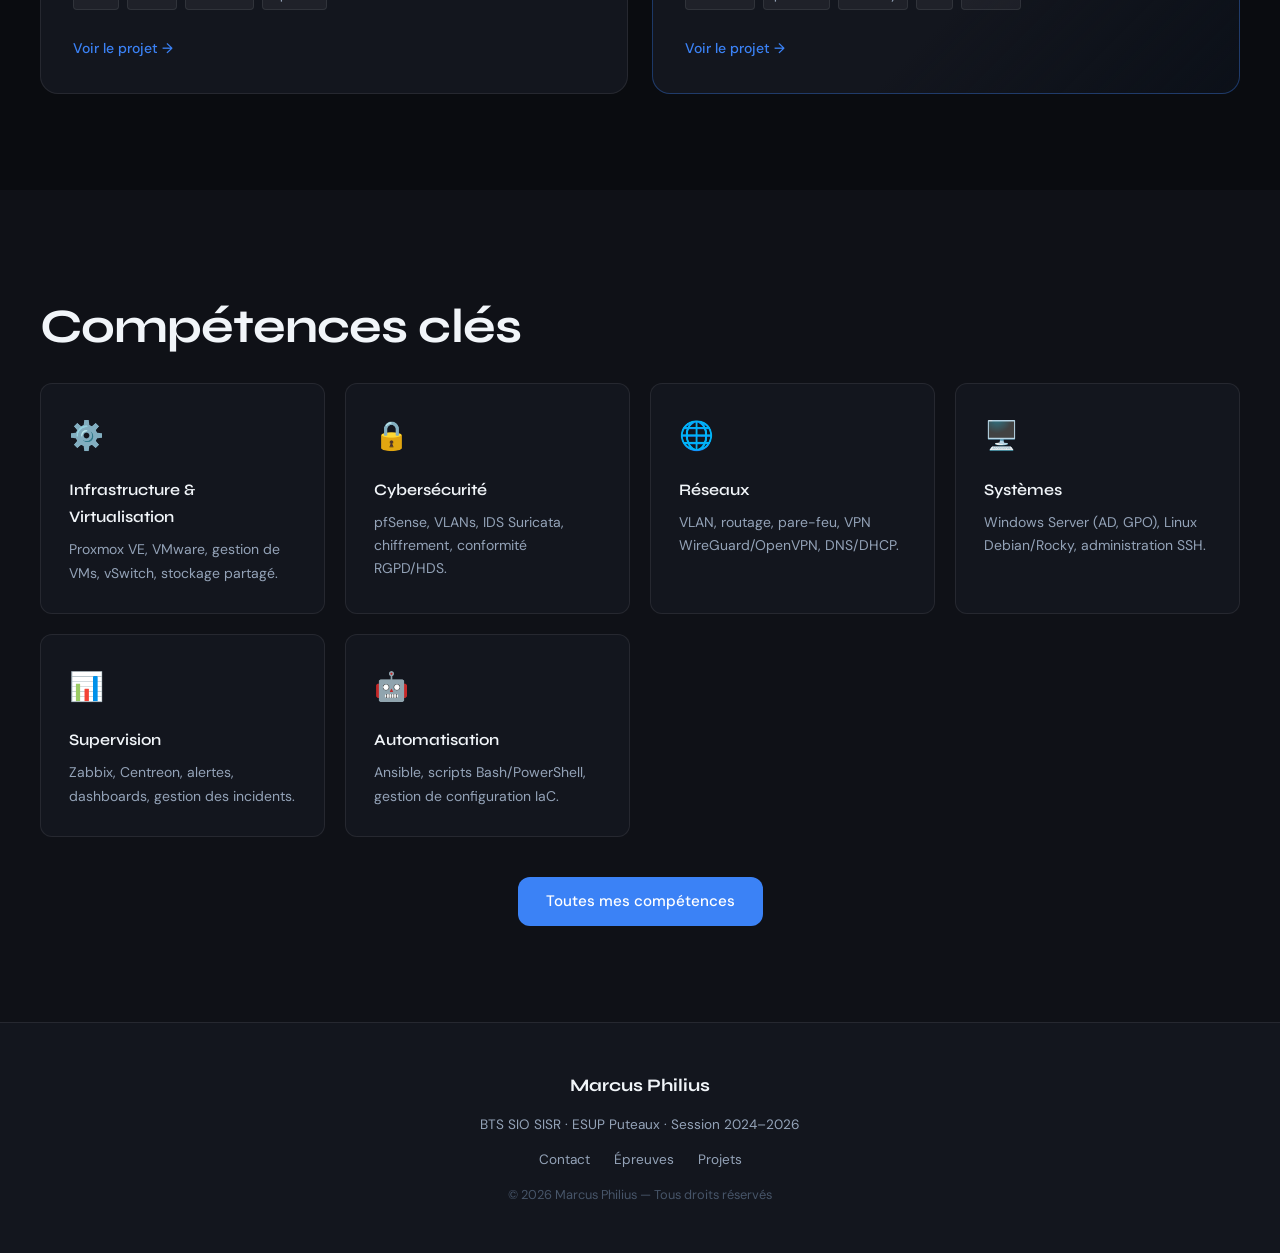
==== commit 728eabc5: "Update index.html" ====
--- a/index.html
+++ b/index.html
@@ -23,6 +23,7 @@
         <li><a href="projets.html">Projets</a></li>
         <li><a href="btssio.html">BTS SIO</a></li>
         <li><a href="epreuves.html">Épreuves</a></li>
+        <li><a href="epreuve-e5.html">Épreuve E5</a></li>
         <li><a href="contact.html" class="nav-cta">Contact</a></li>
       </ul>
       <button class="burger" id="burger">&#9776;</button>
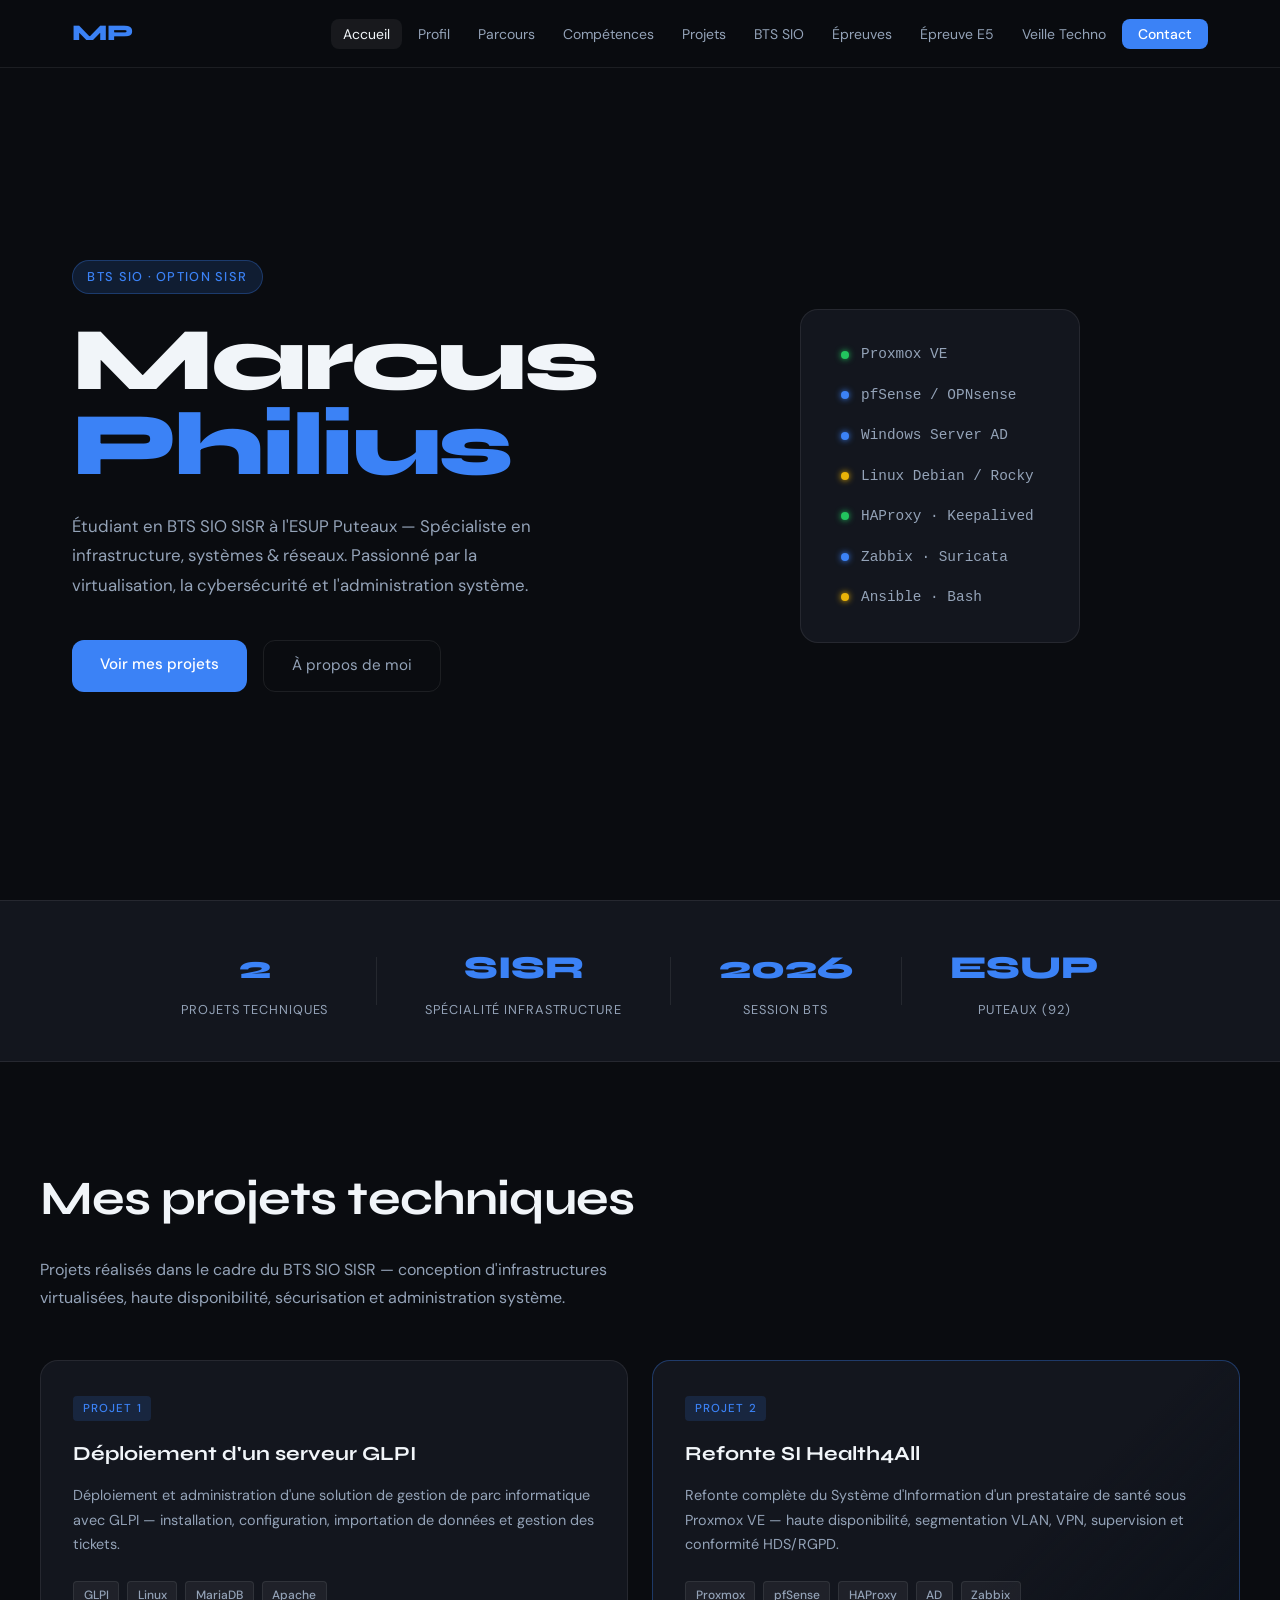
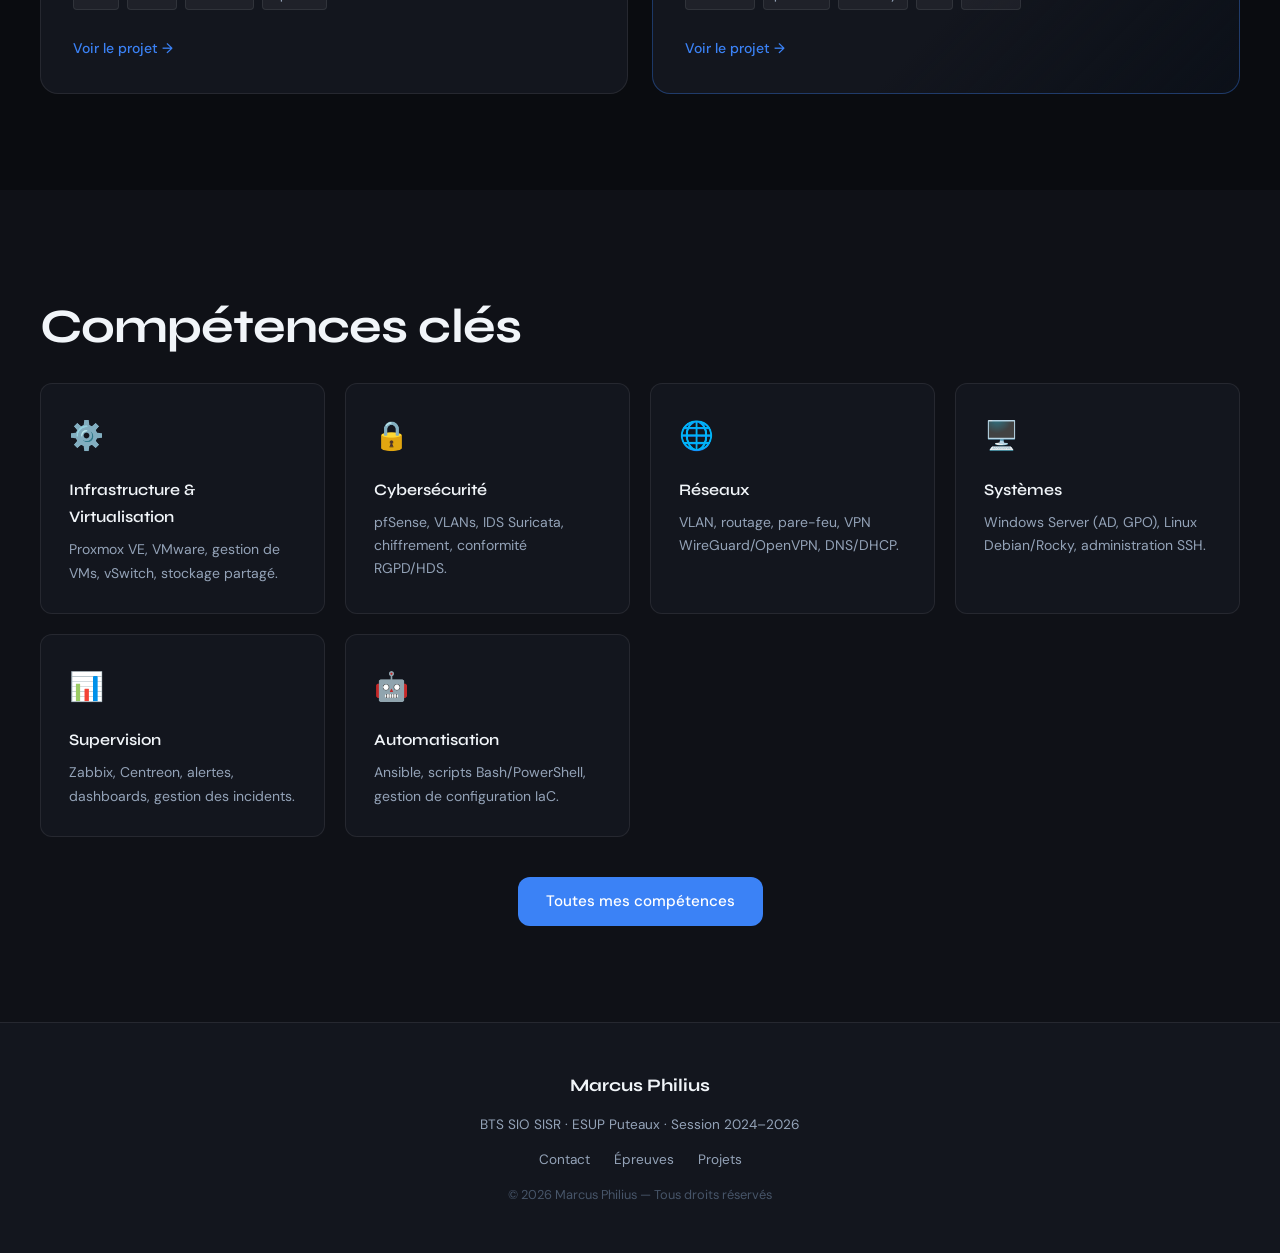
==== commit c6a728b1: "Update index.html" ====
--- a/index.html
+++ b/index.html
@@ -24,6 +24,7 @@
         <li><a href="btssio.html">BTS SIO</a></li>
         <li><a href="epreuves.html">Épreuves</a></li>
         <li><a href="epreuve-e5.html">Épreuve E5</a></li>
+        <li><a href="veille.html">Veille Techno</a></li>
         <li><a href="contact.html" class="nav-cta">Contact</a></li>
       </ul>
       <button class="burger" id="burger">&#9776;</button>
